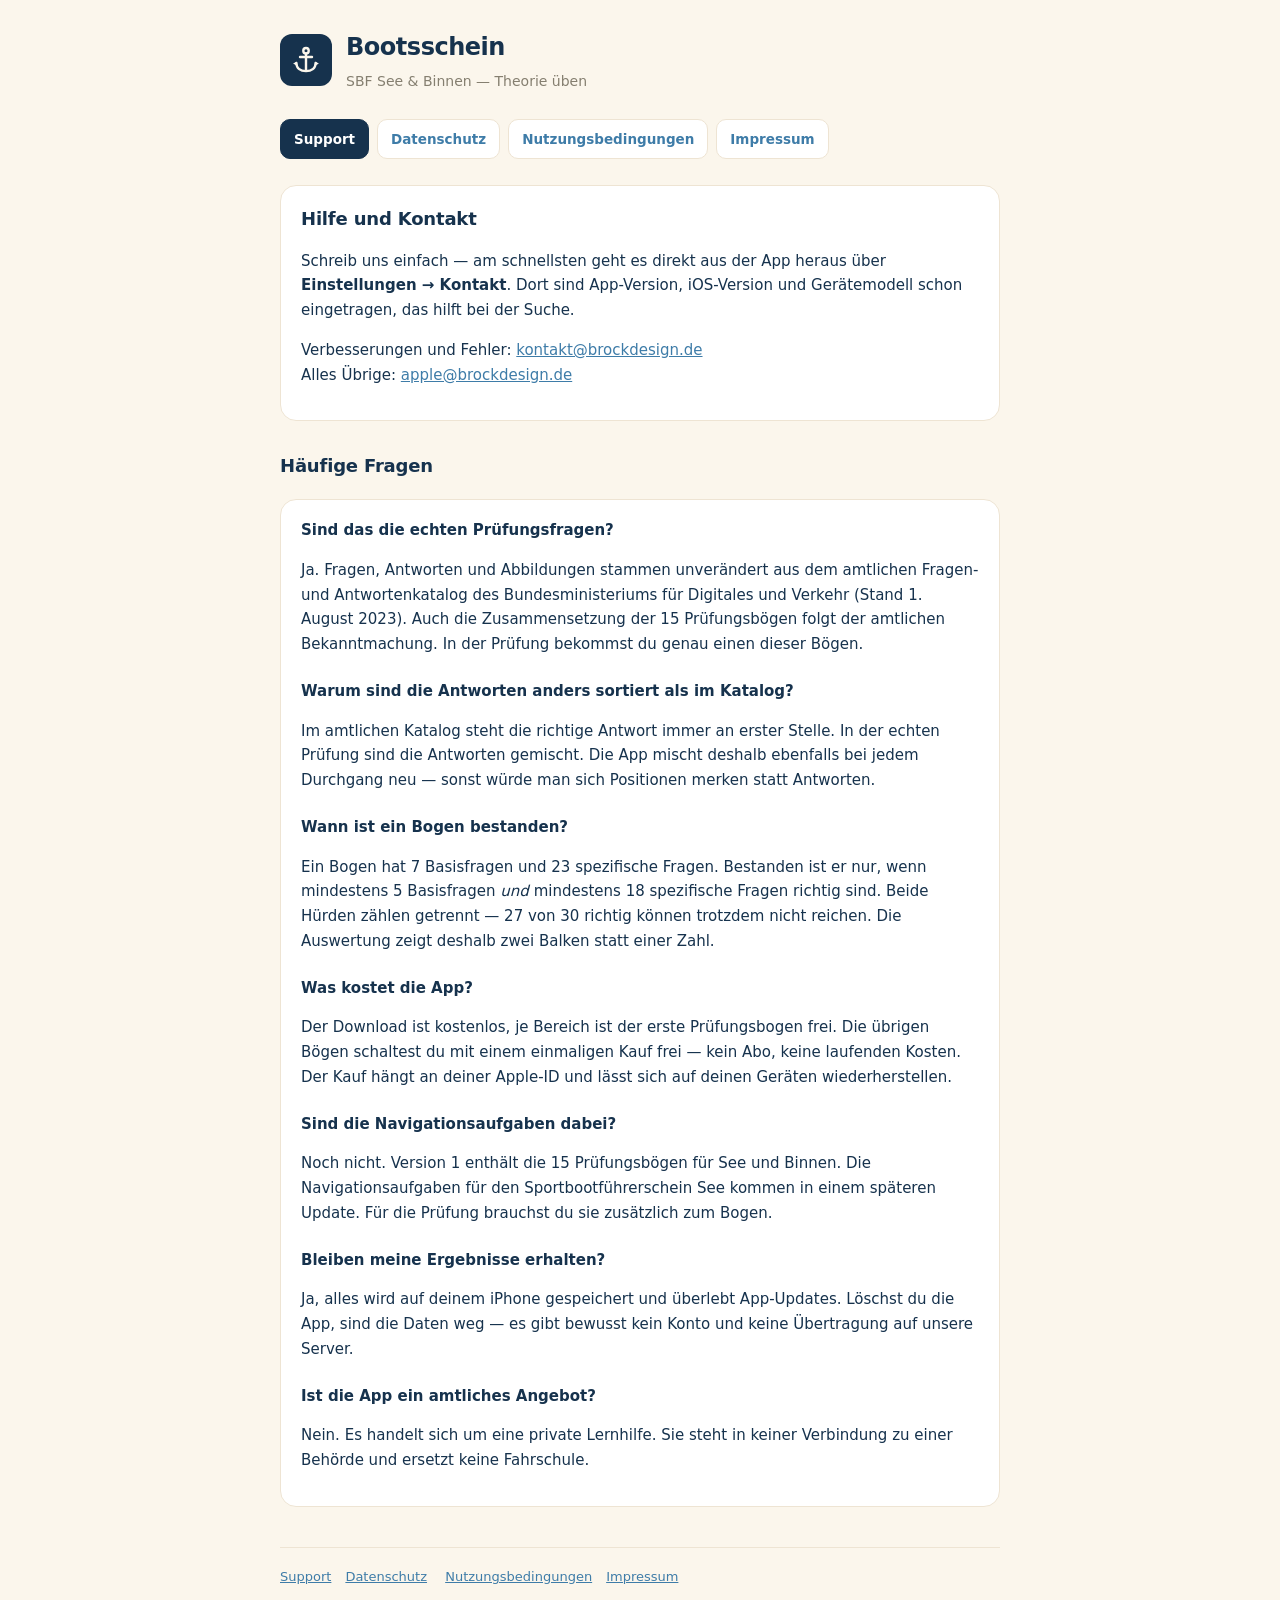
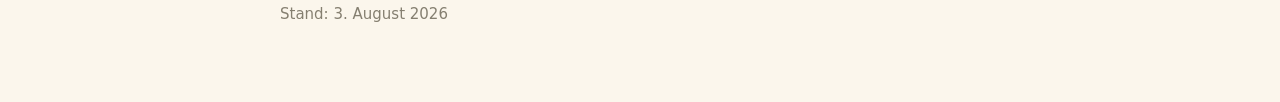
==== index.html @ 186c33c2 "Bootsschein: Support, Datenschutz, Nutzungsbedingungen, Impressum" ====
<!doctype html>
<html lang="de"><head><meta charset="utf-8">
<meta name="viewport" content="width=device-width, initial-scale=1">
<title>Support — Bootsschein</title>
<meta name="description" content="Hilfe, häufige Fragen und Kontakt zur App Bootsschein.">
<link rel="stylesheet" href="stil.css">
</head><body><div class="seite">
<header class="kopf">
  <div class="anker"><svg viewBox="0 0 120 120" xmlns="http://www.w3.org/2000/svg" aria-hidden="true"><g stroke="#FBF6EC" stroke-width="8" fill="none" stroke-linecap="round" stroke-linejoin="round"><circle cx="60" cy="29" r="9"/><path d="M60 38 V93"/><path d="M40 50 H80"/><path d="M28 70 C28 88 42 97 60 97 C78 97 92 88 92 70"/></g><g fill="#FBF6EC"><path d="M28 66 l-11 6 l14 8 z"/><path d="M92 66 l11 6 l-14 8 z"/></g></svg></div>
  <div><h1>Bootsschein</h1><p>SBF See &amp; Binnen — Theorie üben</p></div>
</header>
<nav><a href="index.html" aria-current="page">Support</a><a href="datenschutz.html">Datenschutz</a><a href="agb.html">Nutzungsbedingungen</a><a href="impressum.html">Impressum</a></nav>
<div class="karte">
<h2>Hilfe und Kontakt</h2>
<p>Schreib uns einfach — am schnellsten geht es direkt aus der App heraus über
<strong>Einstellungen → Kontakt</strong>. Dort sind App-Version, iOS-Version und
Gerätemodell schon eingetragen, das hilft bei der Suche.</p>
<p>Verbesserungen und Fehler: <a href="mailto:kontakt@brockdesign.de">kontakt@brockdesign.de</a><br>
Alles Übrige: <a href="mailto:apple@brockdesign.de">apple@brockdesign.de</a></p>
</div>

<h2>Häufige Fragen</h2>

<div class="karte">
<h3>Sind das die echten Prüfungsfragen?</h3>
<p>Ja. Fragen, Antworten und Abbildungen stammen unverändert aus dem amtlichen
Fragen- und Antwortenkatalog des Bundesministeriums für Digitales und Verkehr
(Stand 1. August 2023). Auch die Zusammensetzung der 15 Prüfungsbögen folgt der
amtlichen Bekanntmachung. In der Prüfung bekommst du genau einen dieser Bögen.</p>

<h3>Warum sind die Antworten anders sortiert als im Katalog?</h3>
<p>Im amtlichen Katalog steht die richtige Antwort immer an erster Stelle. In der
echten Prüfung sind die Antworten gemischt. Die App mischt deshalb ebenfalls bei
jedem Durchgang neu — sonst würde man sich Positionen merken statt Antworten.</p>

<h3>Wann ist ein Bogen bestanden?</h3>
<p>Ein Bogen hat 7 Basisfragen und 23 spezifische Fragen. Bestanden ist er nur,
wenn mindestens 5 Basisfragen <em>und</em> mindestens 18 spezifische Fragen richtig
sind. Beide Hürden zählen getrennt — 27 von 30 richtig können trotzdem
nicht reichen. Die Auswertung zeigt deshalb zwei Balken statt einer Zahl.</p>

<h3>Was kostet die App?</h3>
<p>Der Download ist kostenlos, je Bereich ist der erste Prüfungsbogen frei.
Die übrigen Bögen schaltest du mit einem einmaligen Kauf frei — kein Abo, keine
laufenden Kosten. Der Kauf hängt an deiner Apple-ID und lässt sich auf deinen
Geräten wiederherstellen.</p>

<h3>Sind die Navigationsaufgaben dabei?</h3>
<p>Noch nicht. Version 1 enthält die 15 Prüfungsbögen für See und Binnen. Die
Navigationsaufgaben für den Sportbootführerschein See kommen in einem späteren
Update. Für die Prüfung brauchst du sie zusätzlich zum Bogen.</p>

<h3>Bleiben meine Ergebnisse erhalten?</h3>
<p>Ja, alles wird auf deinem iPhone gespeichert und überlebt App-Updates.
Löschst du die App, sind die Daten weg — es gibt bewusst kein Konto und keine
Übertragung auf unsere Server.</p>

<h3>Ist die App ein amtliches Angebot?</h3>
<p>Nein. Es handelt sich um eine private Lernhilfe. Sie steht in keiner
Verbindung zu einer Behörde und ersetzt keine Fahrschule.</p>
</div>
<footer>
  <a href="index.html">Support</a><a href="datenschutz.html">Datenschutz</a>
  <a href="agb.html">Nutzungsbedingungen</a><a href="impressum.html">Impressum</a>
  <p>Stand: 3. August 2026</p>
</footer>
</div></body></html>
---- stil.css ----
:root{
  --grund:#FBF6EC; --karte:#FFFFFF; --rand:#EEE4D3; --tinte:#16324D;
  --gedaempft:#857F70; --blau:#3E7CA8; --sand:#EAE2D2;
  --ui:-apple-system,"Segoe UI",system-ui,"Helvetica Neue",Arial,sans-serif;
}
*{box-sizing:border-box;}
body{margin:0;padding:0;background:var(--grund);color:var(--tinte);
     font-family:var(--ui);line-height:1.65;-webkit-font-smoothing:antialiased;}
.seite{max-width:760px;margin:0 auto;padding:28px 20px 60px;}
header.kopf{display:flex;align-items:center;gap:14px;padding-bottom:6px;}
header.kopf .anker{width:52px;height:52px;flex:none;border-radius:12px;background:var(--tinte);
  display:flex;align-items:center;justify-content:center;}
header.kopf .anker svg{width:36px;height:36px;display:block;}
header.kopf h1{font-size:24px;margin:0;letter-spacing:-.02em;}
header.kopf p{margin:2px 0 0;font-size:14px;color:var(--gedaempft);}
nav{margin:20px 0 26px;display:flex;flex-wrap:wrap;gap:8px;}
nav a{font-size:13.5px;font-weight:600;text-decoration:none;color:var(--blau);
  background:var(--karte);border:1px solid var(--rand);border-radius:10px;padding:8px 13px;}
nav a[aria-current="page"]{background:var(--tinte);border-color:var(--tinte);color:#fff;}
h2{font-size:18px;margin:30px 0 8px;letter-spacing:-.01em;}
h3{font-size:15px;margin:22px 0 6px;}
p,li{font-size:15px;}
ul{padding-left:20px;}
a{color:var(--blau);}
.karte{background:var(--karte);border:1px solid var(--rand);border-radius:16px;
  padding:18px 20px;margin:18px 0;}
.karte h2:first-child,.karte h3:first-child{margin-top:0;}
.klein{font-size:13px;color:var(--gedaempft);}
footer{margin-top:40px;padding-top:18px;border-top:1px solid var(--rand);
  font-size:13px;color:var(--gedaempft);}
footer a{margin-right:14px;}
@media (max-width:520px){ .seite{padding:20px 14px 48px;} header.kopf h1{font-size:20px;} }
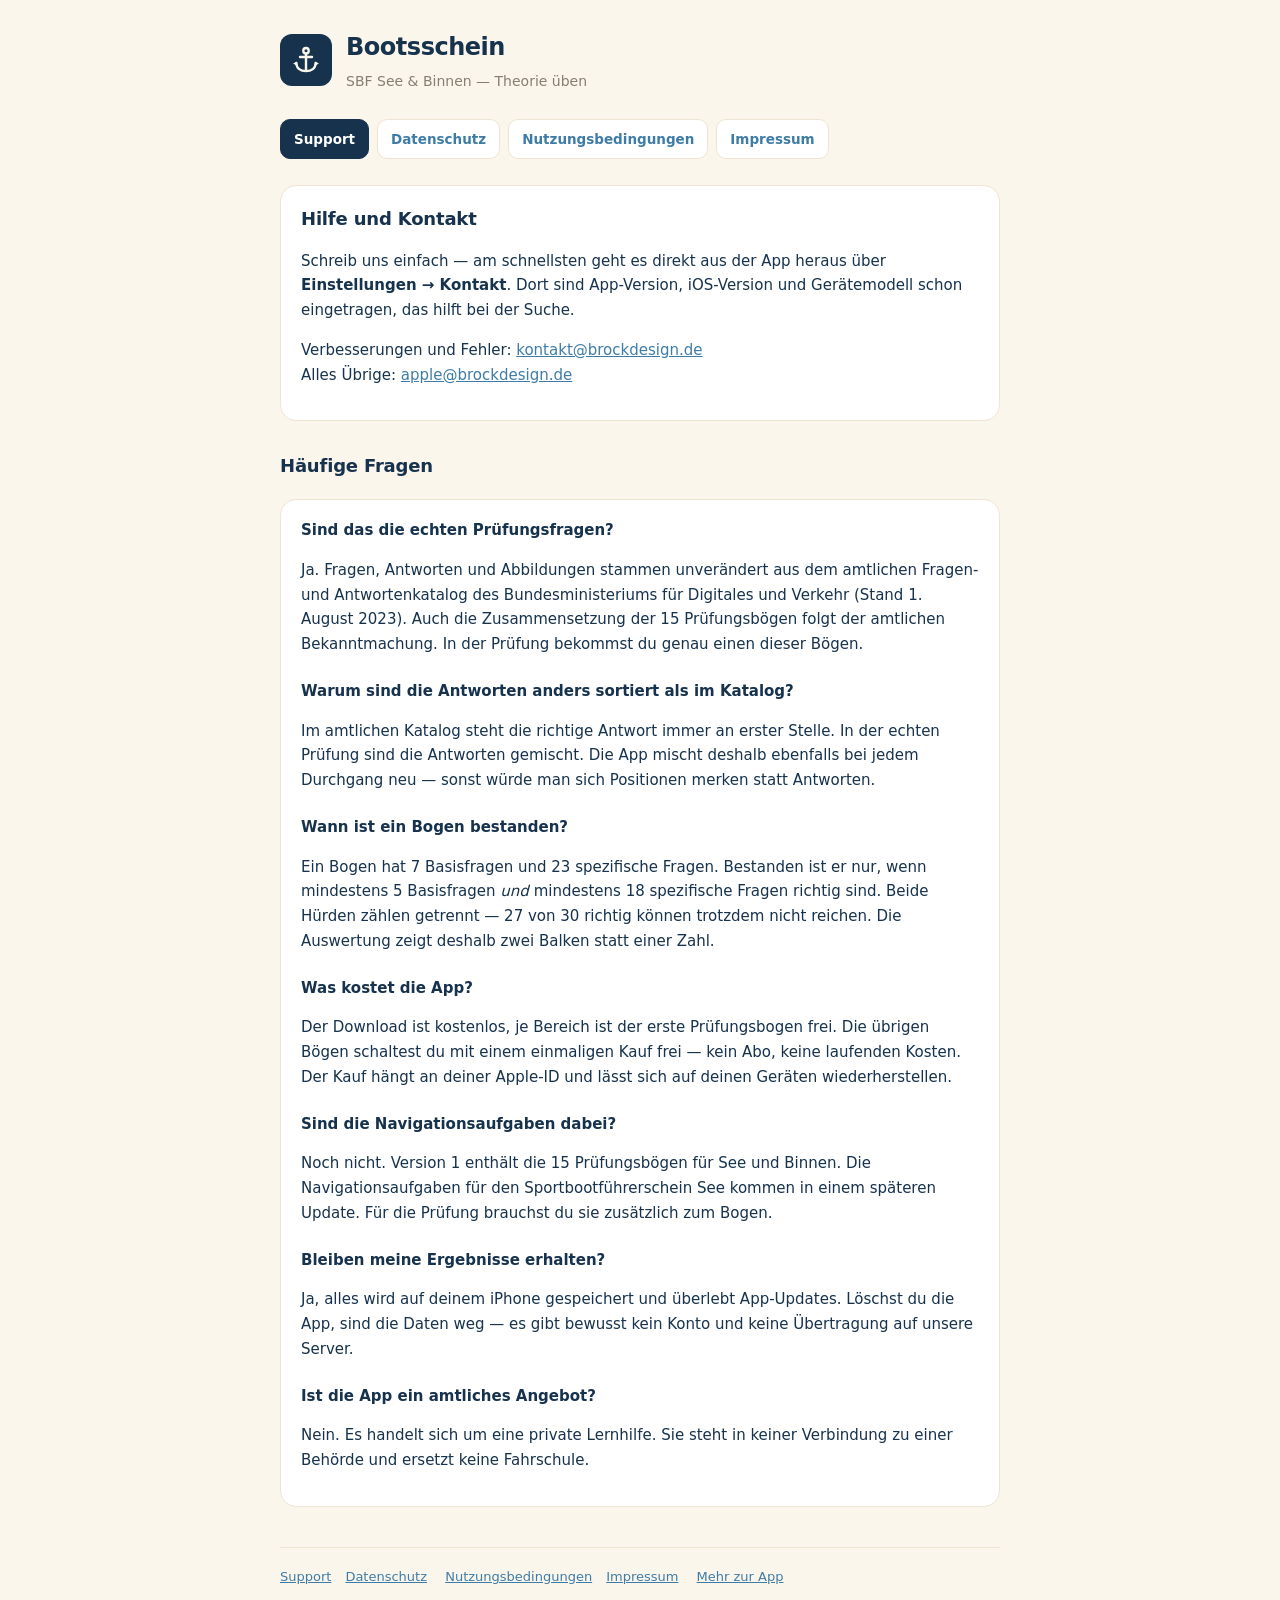
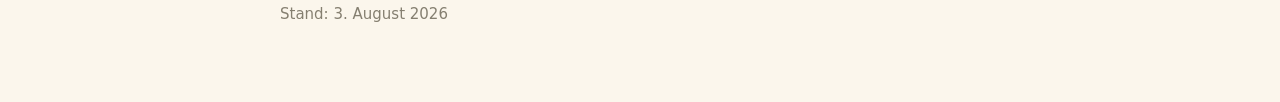
==== commit ab611b41: "Link zur App-Seite auf brockdesign.de; TelemetryDeck-Adresse auch in der Vorlage korrigiert Co-Autho" ====
--- a/index.html
+++ b/index.html
@@ -62,6 +62,7 @@
 <footer>
   <a href="index.html">Support</a><a href="datenschutz.html">Datenschutz</a>
   <a href="agb.html">Nutzungsbedingungen</a><a href="impressum.html">Impressum</a>
+  <a href="https://www.brockdesign.de/apps/bootsschein">Mehr zur App</a>
   <p>Stand: 3. August 2026</p>
 </footer>
 </div></body></html>
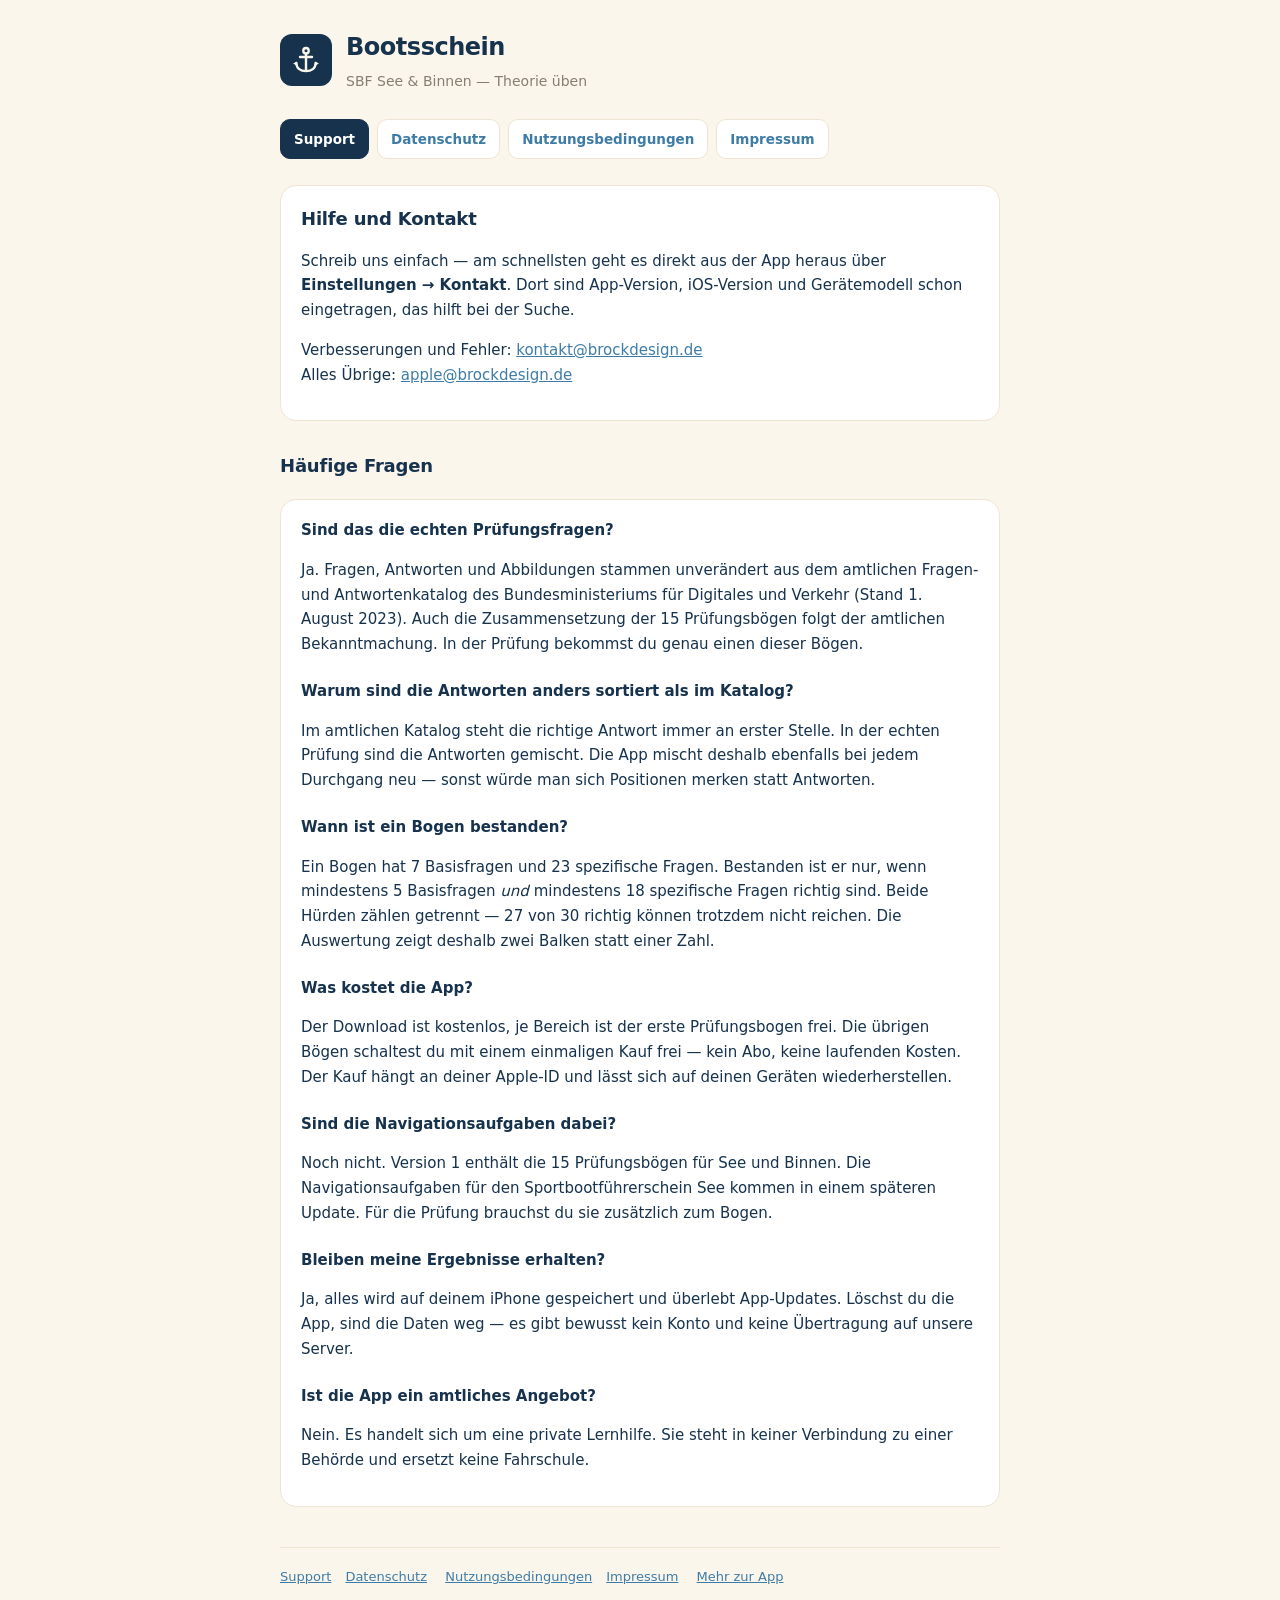
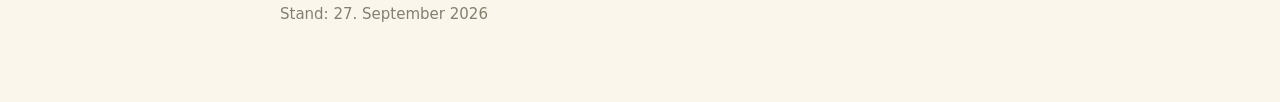
==== commit 6a3d14ac: "Datenschutz: erweiterte Nutzungsstatistik (Uebergabe 26./27.09.2026) Neue Ereignisse, letztes Signal" ====
--- a/index.html
+++ b/index.html
@@ -63,6 +63,6 @@
   <a href="index.html">Support</a><a href="datenschutz.html">Datenschutz</a>
   <a href="agb.html">Nutzungsbedingungen</a><a href="impressum.html">Impressum</a>
   <a href="https://www.brockdesign.de/apps/bootsschein">Mehr zur App</a>
-  <p>Stand: 3. August 2026</p>
+  <p>Stand: 27. September 2026</p>
 </footer>
 </div></body></html>
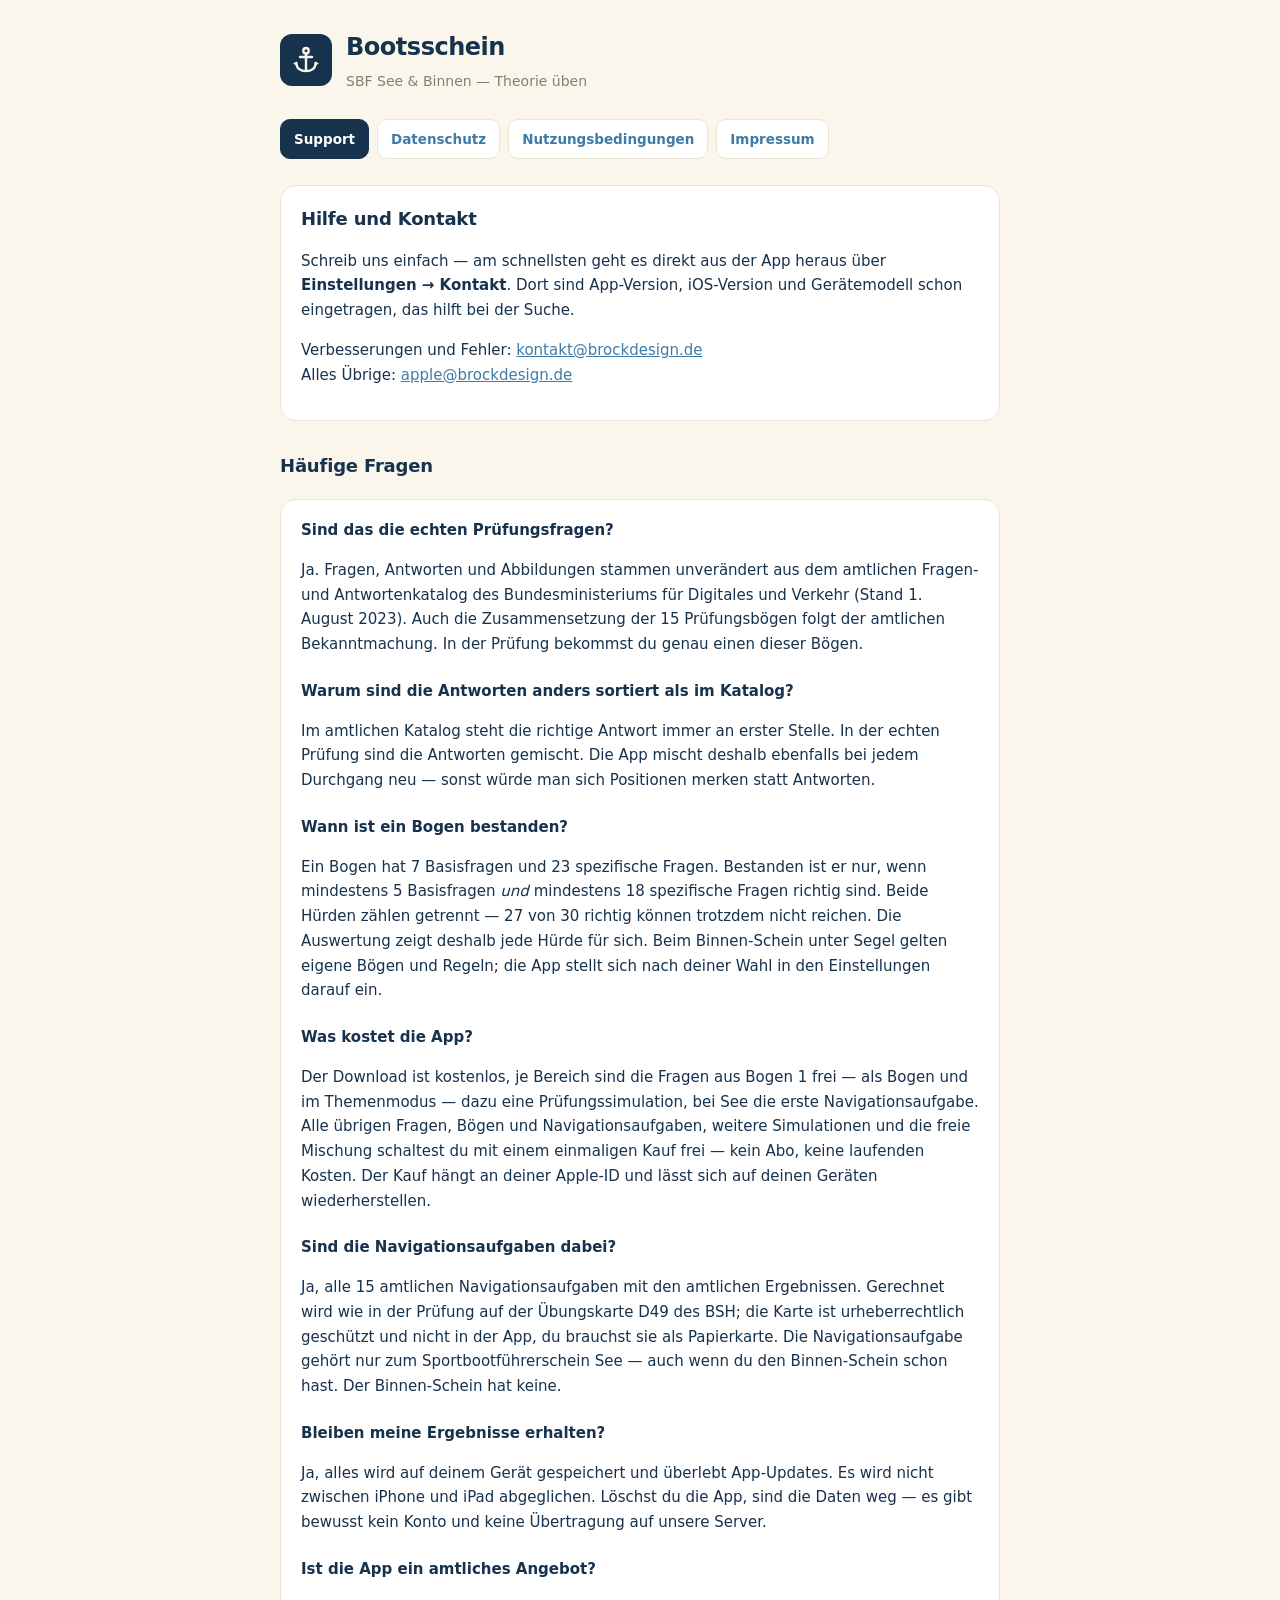
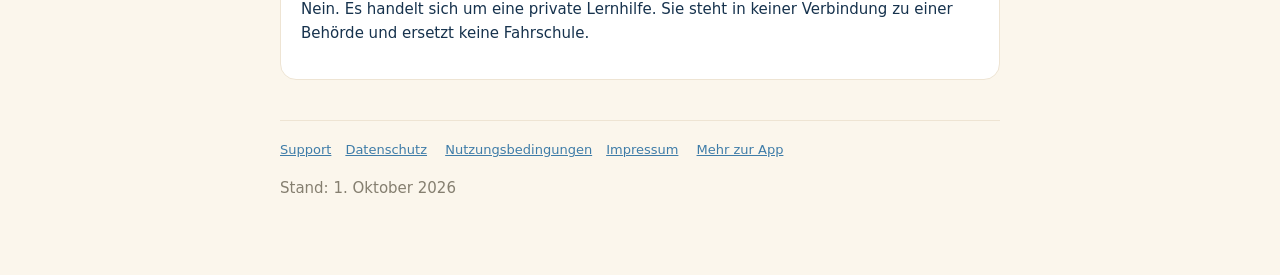
==== commit 2e30b379: "Bootsschein-Update: Navigation, Segeln, Erklärungen, kostenloser Umfang, Prüfungsart in der Statisti" ====
--- a/index.html
+++ b/index.html
@@ -37,23 +37,29 @@
 <p>Ein Bogen hat 7 Basisfragen und 23 spezifische Fragen. Bestanden ist er nur,
 wenn mindestens 5 Basisfragen <em>und</em> mindestens 18 spezifische Fragen richtig
 sind. Beide Hürden zählen getrennt — 27 von 30 richtig können trotzdem
-nicht reichen. Die Auswertung zeigt deshalb zwei Balken statt einer Zahl.</p>
+nicht reichen. Die Auswertung zeigt deshalb jede Hürde für sich. Beim
+Binnen-Schein unter Segel gelten eigene Bögen und Regeln; die App stellt sich
+nach deiner Wahl in den Einstellungen darauf ein.</p>
 
 <h3>Was kostet die App?</h3>
-<p>Der Download ist kostenlos, je Bereich ist der erste Prüfungsbogen frei.
-Die übrigen Bögen schaltest du mit einem einmaligen Kauf frei — kein Abo, keine
-laufenden Kosten. Der Kauf hängt an deiner Apple-ID und lässt sich auf deinen
-Geräten wiederherstellen.</p>
+<p>Der Download ist kostenlos, je Bereich sind die Fragen aus Bogen 1 frei —
+als Bogen und im Themenmodus — dazu eine Prüfungssimulation, bei See die erste
+Navigationsaufgabe. Alle übrigen Fragen, Bögen und Navigationsaufgaben, weitere
+Simulationen und die freie Mischung schaltest du mit einem einmaligen Kauf frei
+— kein Abo, keine laufenden Kosten. Der Kauf hängt an deiner Apple-ID und lässt
+sich auf deinen Geräten wiederherstellen.</p>
 
 <h3>Sind die Navigationsaufgaben dabei?</h3>
-<p>Noch nicht. Version 1 enthält die 15 Prüfungsbögen für See und Binnen. Die
-Navigationsaufgaben für den Sportbootführerschein See kommen in einem späteren
-Update. Für die Prüfung brauchst du sie zusätzlich zum Bogen.</p>
+<p>Ja, alle 15 amtlichen Navigationsaufgaben mit den amtlichen Ergebnissen.
+Gerechnet wird wie in der Prüfung auf der Übungskarte D49 des BSH; die Karte
+ist urheberrechtlich geschützt und nicht in der App, du brauchst sie als
+Papierkarte. Die Navigationsaufgabe gehört nur zum Sportbootführerschein See —
+auch wenn du den Binnen-Schein schon hast. Der Binnen-Schein hat keine.</p>
 
 <h3>Bleiben meine Ergebnisse erhalten?</h3>
-<p>Ja, alles wird auf deinem iPhone gespeichert und überlebt App-Updates.
-Löschst du die App, sind die Daten weg — es gibt bewusst kein Konto und keine
-Übertragung auf unsere Server.</p>
+<p>Ja, alles wird auf deinem Gerät gespeichert und überlebt App-Updates. Es wird
+nicht zwischen iPhone und iPad abgeglichen. Löschst du die App, sind die Daten
+weg — es gibt bewusst kein Konto und keine Übertragung auf unsere Server.</p>
 
 <h3>Ist die App ein amtliches Angebot?</h3>
 <p>Nein. Es handelt sich um eine private Lernhilfe. Sie steht in keiner
@@ -63,6 +69,6 @@
   <a href="index.html">Support</a><a href="datenschutz.html">Datenschutz</a>
   <a href="agb.html">Nutzungsbedingungen</a><a href="impressum.html">Impressum</a>
   <a href="https://www.brockdesign.de/apps/bootsschein">Mehr zur App</a>
-  <p>Stand: 27. September 2026</p>
+  <p>Stand: 1. Oktober 2026</p>
 </footer>
 </div></body></html>
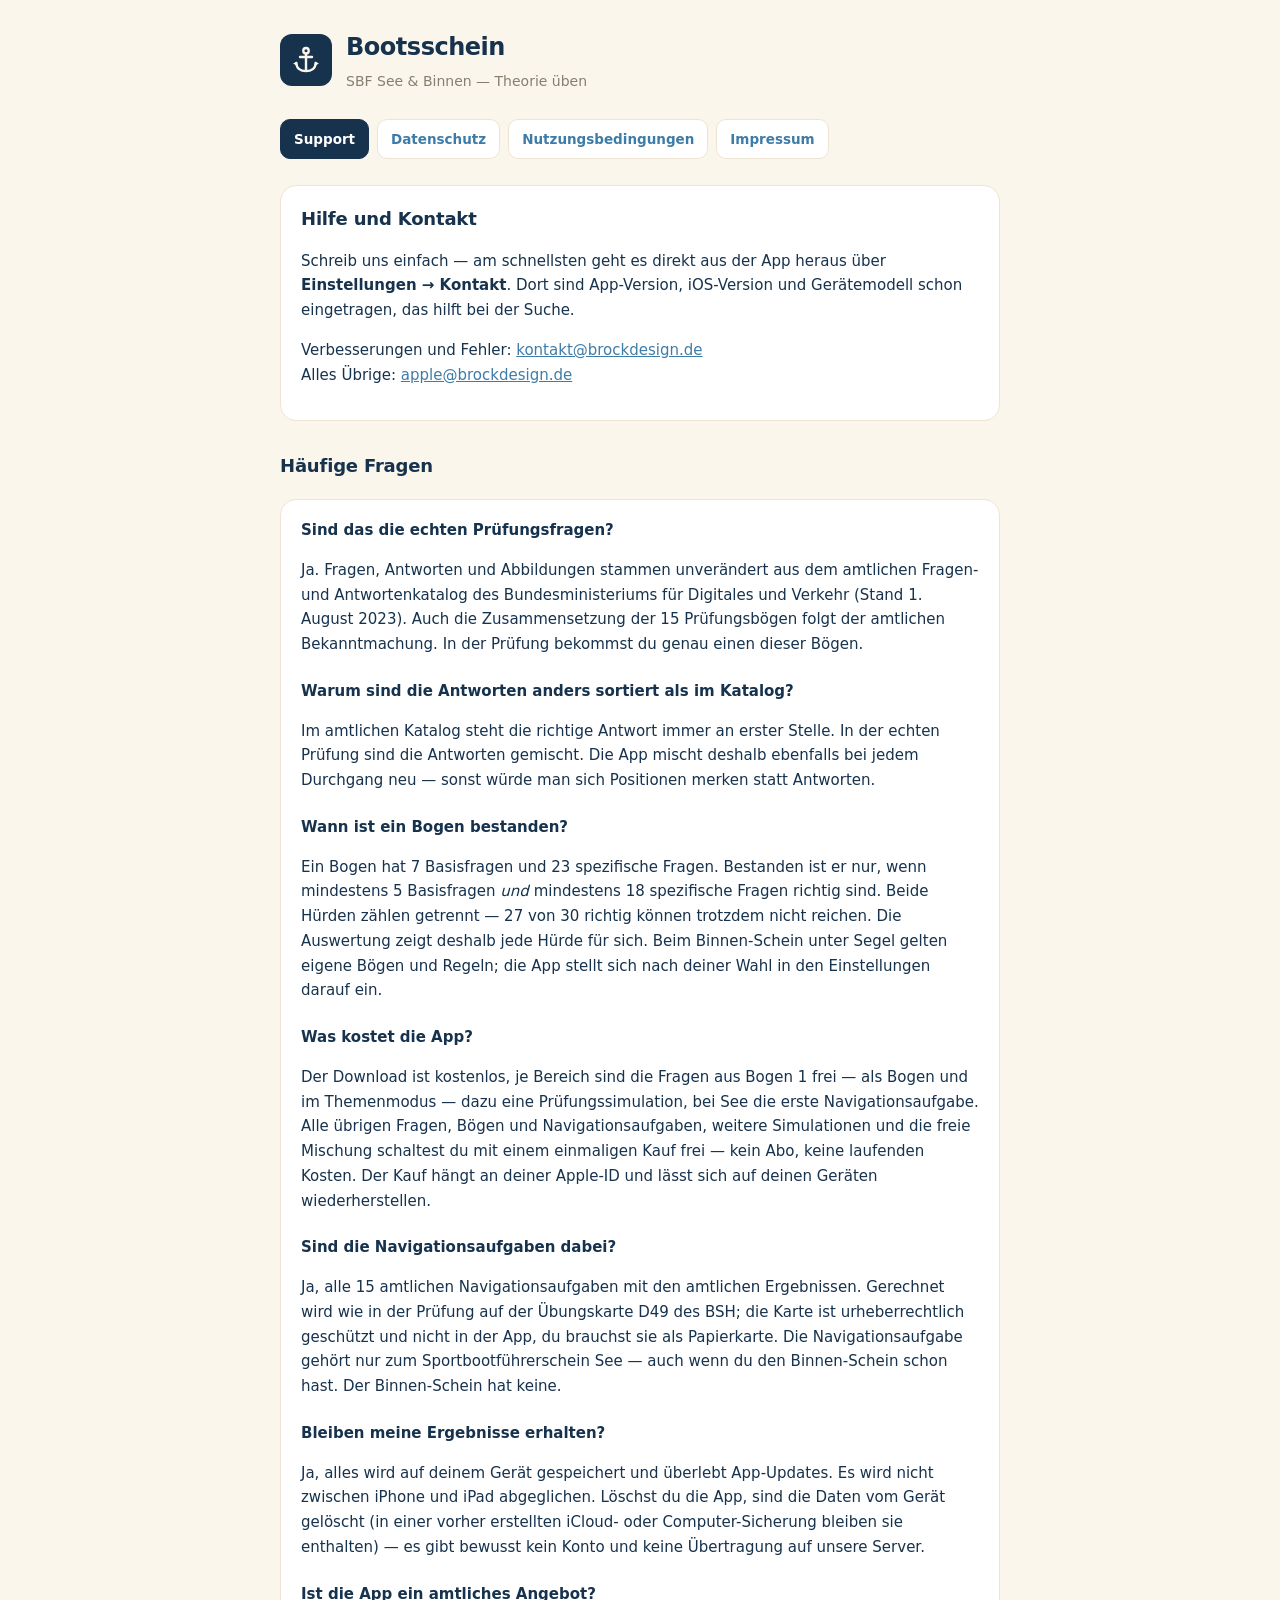
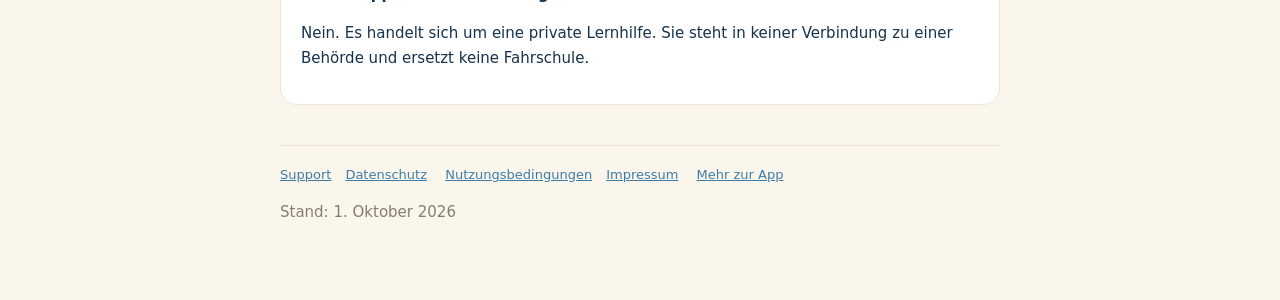
==== commit f632a64b: "Datenschutz iOS: iCloud-/Computer-Sicherung statt „vollständig weg“; Stand 7. Oktober 2026 Co-Author" ====
--- a/index.html
+++ b/index.html
@@ -59,7 +59,9 @@
 <h3>Bleiben meine Ergebnisse erhalten?</h3>
 <p>Ja, alles wird auf deinem Gerät gespeichert und überlebt App-Updates. Es wird
 nicht zwischen iPhone und iPad abgeglichen. Löschst du die App, sind die Daten
-weg — es gibt bewusst kein Konto und keine Übertragung auf unsere Server.</p>
+vom Gerät gelöscht (in einer vorher erstellten iCloud- oder Computer-Sicherung
+bleiben sie enthalten) — es gibt bewusst kein Konto und keine Übertragung auf
+unsere Server.</p>
 
 <h3>Ist die App ein amtliches Angebot?</h3>
 <p>Nein. Es handelt sich um eine private Lernhilfe. Sie steht in keiner
